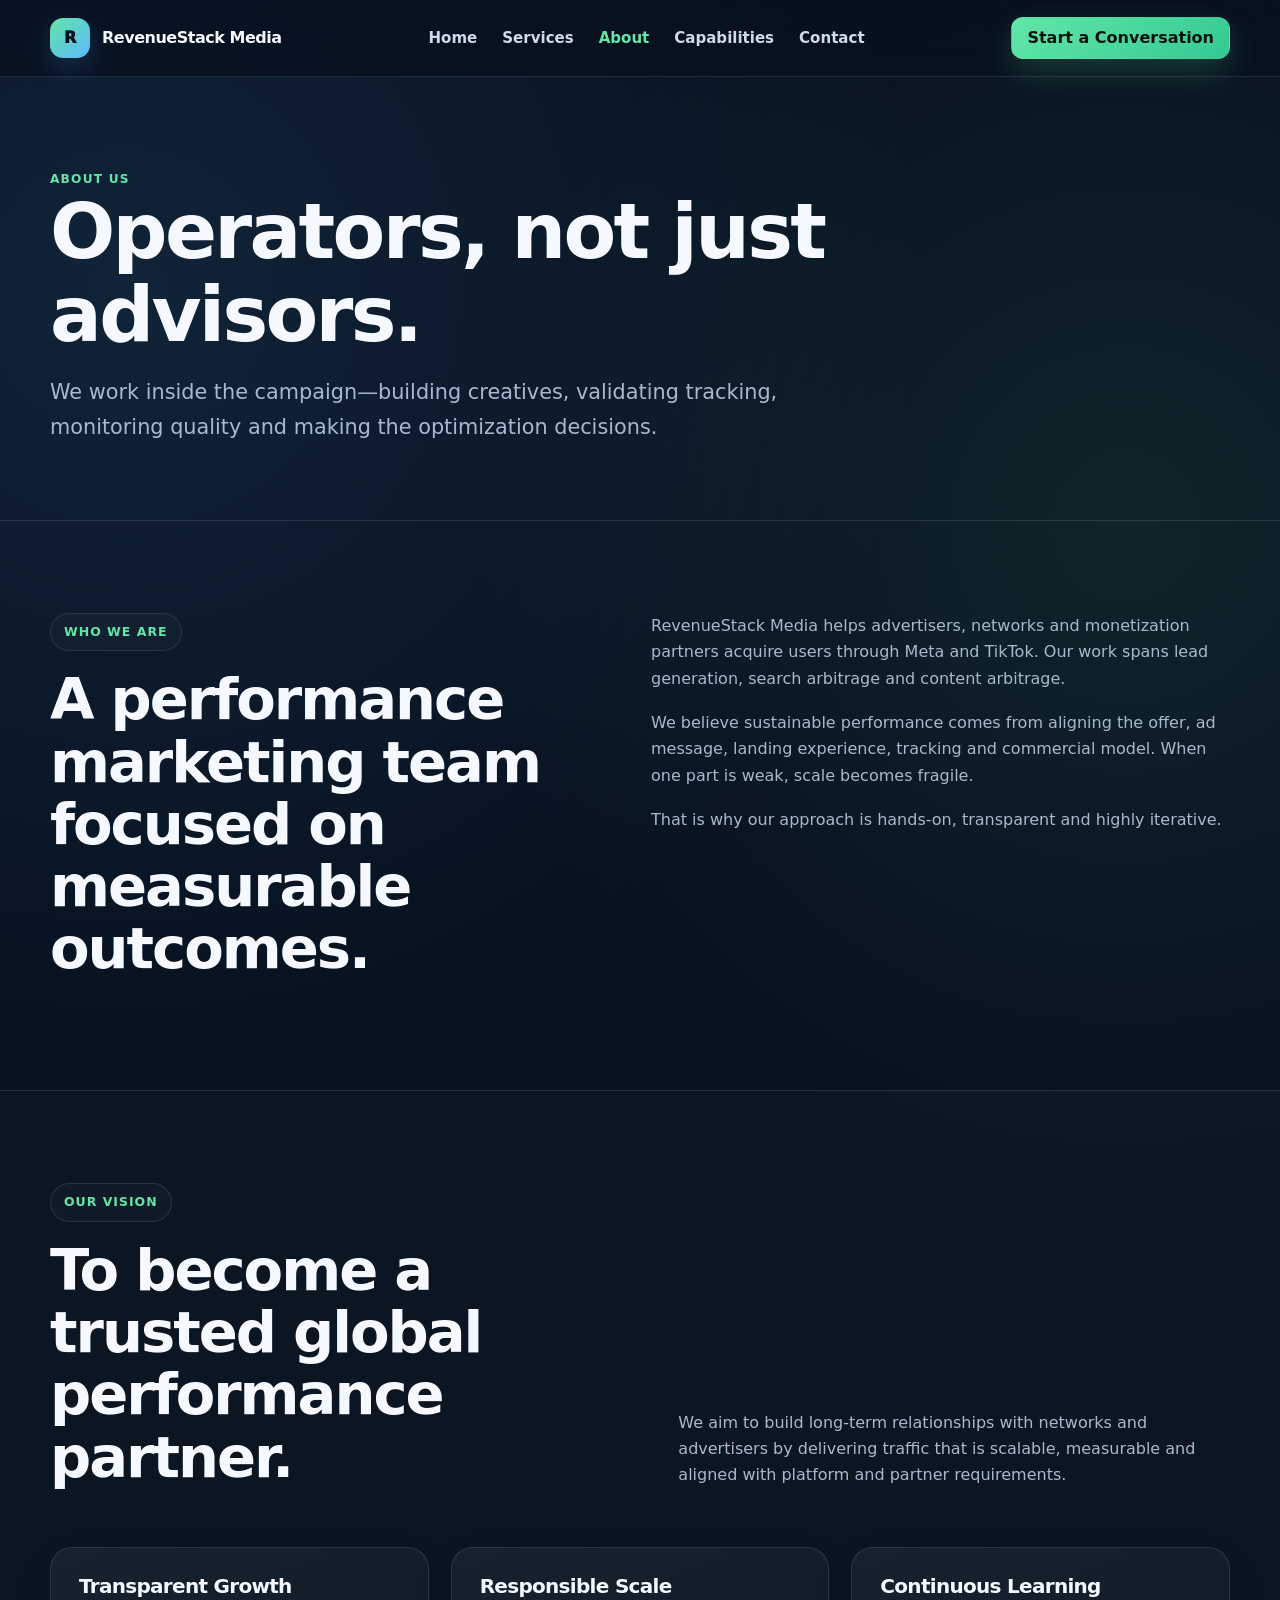
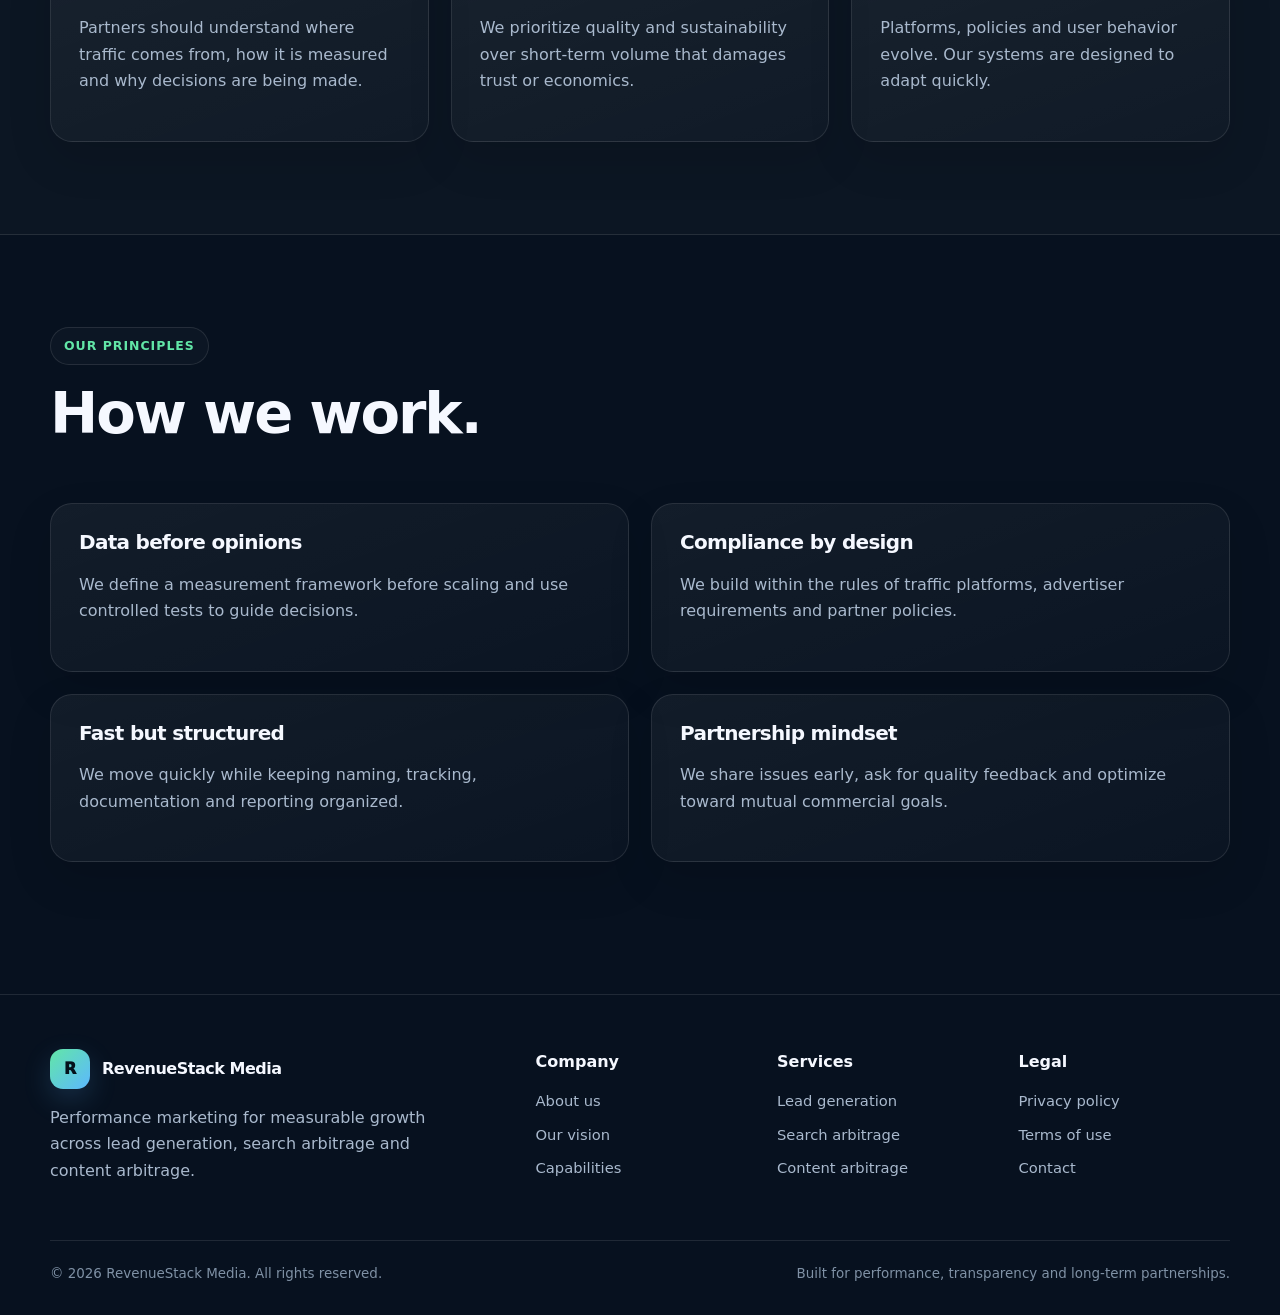
==== about.html @ 6d21b201 "Add files via upload Initial RevenueStack Media website" ====
<!doctype html>
<html lang="en">
<head>
  <meta charset="utf-8">
  <meta name="viewport" content="width=device-width,initial-scale=1">
  <title>About Us | RevenueStack Media</title>
  <meta name="description" content="Learn about our performance marketing approach, values and vision.">
  <link rel="icon" href="assets/favicon.svg" type="image/svg+xml">
  <link rel="stylesheet" href="assets/css/styles.css">
</head>
<body>

<header class="site-header">
  <div class="container nav">
    <a class="brand" href="index.html">
      <span class="brand-mark">R</span>
      <span>RevenueStack Media</span>
    </a>
    <button class="menu-btn" aria-label="Toggle menu">☰</button>
    <nav class="nav-links"><a class="" href="index.html">Home</a>
<a class="" href="services.html">Services</a>
<a class="active" href="about.html">About</a>
<a class="" href="case-studies.html">Capabilities</a>
<a class="" href="contact.html">Contact</a></nav>
    <a class="btn btn-primary btn-small nav-cta" href="contact.html">Start a Conversation</a>
  </div>
</header>


<main>
  <section class="page-hero"><div class="container"><span class="kicker">About us</span><h1>Operators, not just advisors.</h1><p class="lead">We work inside the campaign—building creatives, validating tracking, monitoring quality and making the optimization decisions.</p></div></section>

  <section class="section"><div class="container grid-2">
    <div><span class="eyebrow">Who we are</span><h2 style="margin-top:18px">A performance marketing team focused on measurable outcomes.</h2></div>
    <div><p>RevenueStack Media helps advertisers, networks and monetization partners acquire users through Meta and TikTok. Our work spans lead generation, search arbitrage and content arbitrage.</p><p>We believe sustainable performance comes from aligning the offer, ad message, landing experience, tracking and commercial model. When one part is weak, scale becomes fragile.</p><p>That is why our approach is hands-on, transparent and highly iterative.</p></div>
  </div></section>

  <section class="section" id="vision" style="background:rgba(255,255,255,.02);border-block:1px solid var(--line)"><div class="container">
    <div class="section-head"><div><span class="eyebrow">Our vision</span><h2 style="margin-top:18px">To become a trusted global performance partner.</h2></div><p>We aim to build long-term relationships with networks and advertisers by delivering traffic that is scalable, measurable and aligned with platform and partner requirements.</p></div>
    <div class="grid-3">
      <div class="card"><h3>Transparent Growth</h3><p>Partners should understand where traffic comes from, how it is measured and why decisions are being made.</p></div>
      <div class="card"><h3>Responsible Scale</h3><p>We prioritize quality and sustainability over short-term volume that damages trust or economics.</p></div>
      <div class="card"><h3>Continuous Learning</h3><p>Platforms, policies and user behavior evolve. Our systems are designed to adapt quickly.</p></div>
    </div>
  </div></section>

  <section class="section"><div class="container">
    <div class="section-head"><div><span class="eyebrow">Our principles</span><h2 style="margin-top:18px">How we work.</h2></div></div>
    <div class="grid-2">
      <div class="card"><h3>Data before opinions</h3><p>We define a measurement framework before scaling and use controlled tests to guide decisions.</p></div>
      <div class="card"><h3>Compliance by design</h3><p>We build within the rules of traffic platforms, advertiser requirements and partner policies.</p></div>
      <div class="card"><h3>Fast but structured</h3><p>We move quickly while keeping naming, tracking, documentation and reporting organized.</p></div>
      <div class="card"><h3>Partnership mindset</h3><p>We share issues early, ask for quality feedback and optimize toward mutual commercial goals.</p></div>
    </div>
  </div></section>
</main>


<footer>
  <div class="container">
    <div class="footer-grid">
      <div>
        <a class="brand" href="index.html"><span class="brand-mark">R</span><span>RevenueStack Media</span></a>
        <p style="margin-top:16px;max-width:420px">Performance marketing for measurable growth across lead generation, search arbitrage and content arbitrage.</p>
      </div>
      <div>
        <div class="footer-title">Company</div>
        <div class="footer-links">
          <a href="about.html">About us</a>
          <a href="about.html#vision">Our vision</a>
          <a href="case-studies.html">Capabilities</a>
        </div>
      </div>
      <div>
        <div class="footer-title">Services</div>
        <div class="footer-links">
          <a href="services.html#lead-gen">Lead generation</a>
          <a href="services.html#search-arb">Search arbitrage</a>
          <a href="services.html#content-arb">Content arbitrage</a>
        </div>
      </div>
      <div>
        <div class="footer-title">Legal</div>
        <div class="footer-links">
          <a href="privacy.html">Privacy policy</a>
          <a href="terms.html">Terms of use</a>
          <a href="contact.html">Contact</a>
        </div>
      </div>
    </div>
    <div class="footer-bottom">
      <span>© <span data-year></span> RevenueStack Media. All rights reserved.</span>
      <span>Built for performance, transparency and long-term partnerships.</span>
    </div>
  </div>
</footer>
<script src="assets/js/main.js"></script>

</body>
</html>
---- assets/css/styles.css ----
:root{
  --bg:#07111f;
  --bg-soft:#0c1a2e;
  --surface:#0f223a;
  --surface-2:#132b49;
  --text:#f5f8ff;
  --muted:#a9b9cd;
  --line:rgba(255,255,255,.10);
  --primary:#62e6a7;
  --primary-2:#5cb8ff;
  --accent:#c5ff73;
  --danger:#ff8b8b;
  --max:1180px;
  --radius:22px;
  --shadow:0 22px 70px rgba(0,0,0,.28);
}
*{box-sizing:border-box}
html{scroll-behavior:smooth}
body{
  margin:0;
  font-family:Inter,ui-sans-serif,system-ui,-apple-system,BlinkMacSystemFont,"Segoe UI",sans-serif;
  background:
    radial-gradient(circle at 10% 10%, rgba(92,184,255,.11), transparent 28%),
    radial-gradient(circle at 88% 18%, rgba(98,230,167,.09), transparent 25%),
    var(--bg);
  color:var(--text);
  line-height:1.65;
}
a{color:inherit;text-decoration:none}
img{max-width:100%;display:block}
button,input,textarea,select{font:inherit}
.container{width:min(var(--max),calc(100% - 40px));margin:auto}
.section{padding:92px 0}
.section-sm{padding:60px 0}
.eyebrow{
  display:inline-flex;align-items:center;gap:8px;
  padding:8px 13px;border:1px solid var(--line);border-radius:999px;
  color:var(--primary);font-size:.78rem;font-weight:800;
  letter-spacing:.08em;text-transform:uppercase;background:rgba(255,255,255,.025)
}
h1,h2,h3{line-height:1.08;margin:0 0 18px;letter-spacing:-.035em}
h1{font-size:clamp(2.65rem,7vw,5.8rem);max-width:980px}
h2{font-size:clamp(2rem,4.5vw,3.8rem)}
h3{font-size:1.25rem}
p{margin:0 0 18px;color:var(--muted)}
.lead{font-size:clamp(1.03rem,2vw,1.3rem);max-width:760px}
.gradient-text{
  background:linear-gradient(90deg,var(--primary),var(--primary-2),var(--accent));
  -webkit-background-clip:text;background-clip:text;color:transparent
}
.btn{
  display:inline-flex;align-items:center;justify-content:center;gap:10px;
  min-height:50px;padding:0 20px;border-radius:14px;border:1px solid transparent;
  font-weight:800;cursor:pointer;transition:.2s ease
}
.btn:hover{transform:translateY(-2px)}
.btn-primary{background:linear-gradient(135deg,var(--primary),#34c993);color:#04120d;box-shadow:0 12px 30px rgba(98,230,167,.2)}
.btn-secondary{border-color:var(--line);background:rgba(255,255,255,.04)}
.btn-small{min-height:42px;padding:0 15px;border-radius:12px}
.actions{display:flex;gap:12px;flex-wrap:wrap;margin-top:28px}

.site-header{
  position:sticky;top:0;z-index:50;
  background:rgba(7,17,31,.76);backdrop-filter:blur(18px);
  border-bottom:1px solid var(--line)
}
.nav{min-height:76px;display:flex;align-items:center;justify-content:space-between;gap:24px}
.brand{display:flex;align-items:center;gap:12px;font-weight:900;letter-spacing:-.03em}
.brand-mark{
  width:40px;height:40px;border-radius:13px;
  background:linear-gradient(135deg,var(--primary),var(--primary-2));
  display:grid;place-items:center;color:#04111b;font-weight:1000;
  box-shadow:0 10px 28px rgba(92,184,255,.18)
}
.nav-links{display:flex;align-items:center;gap:25px}
.nav-links a{color:#ccdae9;font-size:.94rem;font-weight:700}
.nav-links a:hover,.nav-links a.active{color:var(--primary)}
.menu-btn{display:none;border:1px solid var(--line);background:transparent;color:white;border-radius:10px;padding:8px 10px}

.hero{padding:112px 0 76px;position:relative;overflow:hidden}
.hero-grid{display:grid;grid-template-columns:1.22fr .78fr;gap:52px;align-items:center}
.hero h1 span{display:block}
.hero-card{
  border:1px solid var(--line);background:linear-gradient(145deg,rgba(255,255,255,.07),rgba(255,255,255,.025));
  border-radius:32px;padding:26px;box-shadow:var(--shadow);position:relative;overflow:hidden
}
.hero-card:before{
  content:"";position:absolute;width:180px;height:180px;border-radius:50%;
  background:rgba(98,230,167,.14);filter:blur(10px);right:-70px;top:-60px
}
.metric-row{display:grid;grid-template-columns:repeat(2,1fr);gap:12px;margin-top:22px}
.metric{
  padding:18px;border:1px solid var(--line);border-radius:18px;background:rgba(0,0,0,.14)
}
.metric strong{display:block;font-size:1.55rem}
.metric span{color:var(--muted);font-size:.85rem}
.flow{display:grid;gap:12px;margin-top:10px}
.flow-item{display:flex;gap:14px;align-items:center;padding:14px;border:1px solid var(--line);border-radius:16px}
.flow-icon{
  width:42px;height:42px;border-radius:13px;background:rgba(98,230,167,.12);
  color:var(--primary);display:grid;place-items:center;font-weight:900;flex:0 0 auto
}
.flow-item b{display:block}
.flow-item small{color:var(--muted)}

.logo-strip{border-block:1px solid var(--line);background:rgba(255,255,255,.02)}
.logo-grid{display:grid;grid-template-columns:repeat(4,1fr);gap:14px;padding:26px 0}
.logo-card{
  min-height:76px;border:1px solid var(--line);border-radius:16px;
  display:grid;place-items:center;color:#dce8f5;font-weight:900;letter-spacing:-.02em;
  background:rgba(255,255,255,.025)
}
.disclaimer{font-size:.76rem;color:#75879b;text-align:center;margin-top:12px}

.grid-3{display:grid;grid-template-columns:repeat(3,1fr);gap:22px}
.grid-2{display:grid;grid-template-columns:repeat(2,1fr);gap:22px}
.card{
  border:1px solid var(--line);border-radius:var(--radius);
  padding:28px;background:linear-gradient(160deg,rgba(255,255,255,.05),rgba(255,255,255,.018));
  box-shadow:0 18px 45px rgba(0,0,0,.12)
}
.card:hover{border-color:rgba(98,230,167,.38)}
.card-icon{
  width:50px;height:50px;border-radius:15px;background:rgba(92,184,255,.12);
  color:var(--primary-2);display:grid;place-items:center;font-size:1.3rem;margin-bottom:22px
}
.card ul{padding-left:18px;color:var(--muted)}
.card li{margin:8px 0}
.tag{
  display:inline-flex;padding:6px 10px;border-radius:999px;background:rgba(98,230,167,.1);
  color:var(--primary);font-size:.75rem;font-weight:800;margin-bottom:14px
}
.section-head{display:flex;justify-content:space-between;gap:30px;align-items:end;margin-bottom:40px}
.section-head p{max-width:600px}

.process{counter-reset:step;display:grid;grid-template-columns:repeat(4,1fr);gap:18px}
.process .card{position:relative}
.process .card:before{
  counter-increment:step;content:"0" counter(step);
  font-size:.8rem;color:var(--primary);font-weight:900;letter-spacing:.12em
}
.quote{
  font-size:clamp(1.45rem,3vw,2.5rem);line-height:1.35;color:#eef6ff;
  max-width:900px;margin-bottom:28px
}
.cta-panel{
  border:1px solid var(--line);border-radius:30px;padding:44px;
  background:
    radial-gradient(circle at 90% 0,rgba(92,184,255,.18),transparent 30%),
    radial-gradient(circle at 0 100%,rgba(98,230,167,.14),transparent 30%),
    var(--surface);
  display:flex;align-items:center;justify-content:space-between;gap:30px
}
.cta-panel p{max-width:650px}

.page-hero{padding:88px 0 58px;border-bottom:1px solid var(--line)}
.page-hero h1{font-size:clamp(2.5rem,6vw,5rem)}
.kicker{color:var(--primary);font-weight:900;text-transform:uppercase;letter-spacing:.1em;font-size:.76rem}

.contact-grid{display:grid;grid-template-columns:.8fr 1.2fr;gap:26px}
.contact-list{display:grid;gap:14px}
.contact-item{padding:18px;border:1px solid var(--line);border-radius:16px;background:rgba(255,255,255,.025)}
form{display:grid;gap:15px}
label{font-size:.85rem;font-weight:800;color:#d8e4ef}
input,textarea,select{
  width:100%;border:1px solid var(--line);background:#09182a;color:white;
  border-radius:13px;padding:14px 15px;outline:none
}
input:focus,textarea:focus,select:focus{border-color:var(--primary)}
textarea{min-height:150px;resize:vertical}
.form-note{font-size:.78rem;color:#8092a6}
.success{display:none;color:var(--primary);font-weight:800}

.legal{max-width:860px}
.legal h2{font-size:1.55rem;margin-top:36px}
.legal h3{font-size:1.1rem;margin-top:24px}
.legal p,.legal li{color:#b6c5d5}
.legal li{margin:8px 0}

footer{border-top:1px solid var(--line);padding:54px 0 30px;margin-top:40px}
.footer-grid{display:grid;grid-template-columns:1.4fr repeat(3,.65fr);gap:30px}
.footer-title{font-weight:900;margin-bottom:14px}
.footer-links{display:grid;gap:9px}
.footer-links a{color:var(--muted);font-size:.92rem}
.footer-links a:hover{color:var(--primary)}
.footer-bottom{border-top:1px solid var(--line);margin-top:38px;padding-top:22px;color:#7f91a5;font-size:.84rem;display:flex;justify-content:space-between;gap:20px;flex-wrap:wrap}

.stats{display:grid;grid-template-columns:repeat(4,1fr);gap:18px}
.stat{text-align:center;padding:24px;border:1px solid var(--line);border-radius:18px}
.stat strong{font-size:2rem;display:block}
.stat span{color:var(--muted);font-size:.87rem}
.notice{padding:18px;border-left:3px solid var(--primary);background:rgba(98,230,167,.06);border-radius:0 14px 14px 0;color:#c9d8e8}

@media (max-width:900px){
  .hero-grid,.contact-grid,.grid-3,.process,.footer-grid{grid-template-columns:1fr 1fr}
  .hero-grid{grid-template-columns:1fr}
  .nav-links{
    position:fixed;inset:76px 20px auto 20px;display:none;flex-direction:column;align-items:stretch;
    background:#0a1829;border:1px solid var(--line);border-radius:18px;padding:18px;box-shadow:var(--shadow)
  }
  .nav-links.open{display:flex}
  .menu-btn{display:block}
  .nav-cta{display:none}
  .logo-grid,.stats{grid-template-columns:repeat(2,1fr)}
  .section-head,.cta-panel{align-items:flex-start;flex-direction:column}
}
@media (max-width:620px){
  .container{width:min(100% - 28px,var(--max))}
  .section{padding:70px 0}
  .hero{padding:76px 0 56px}
  .grid-2,.grid-3,.process,.footer-grid{grid-template-columns:1fr}
  .metric-row,.logo-grid,.stats{grid-template-columns:1fr 1fr}
  .cta-panel{padding:28px}
  h1{font-size:2.65rem}
}
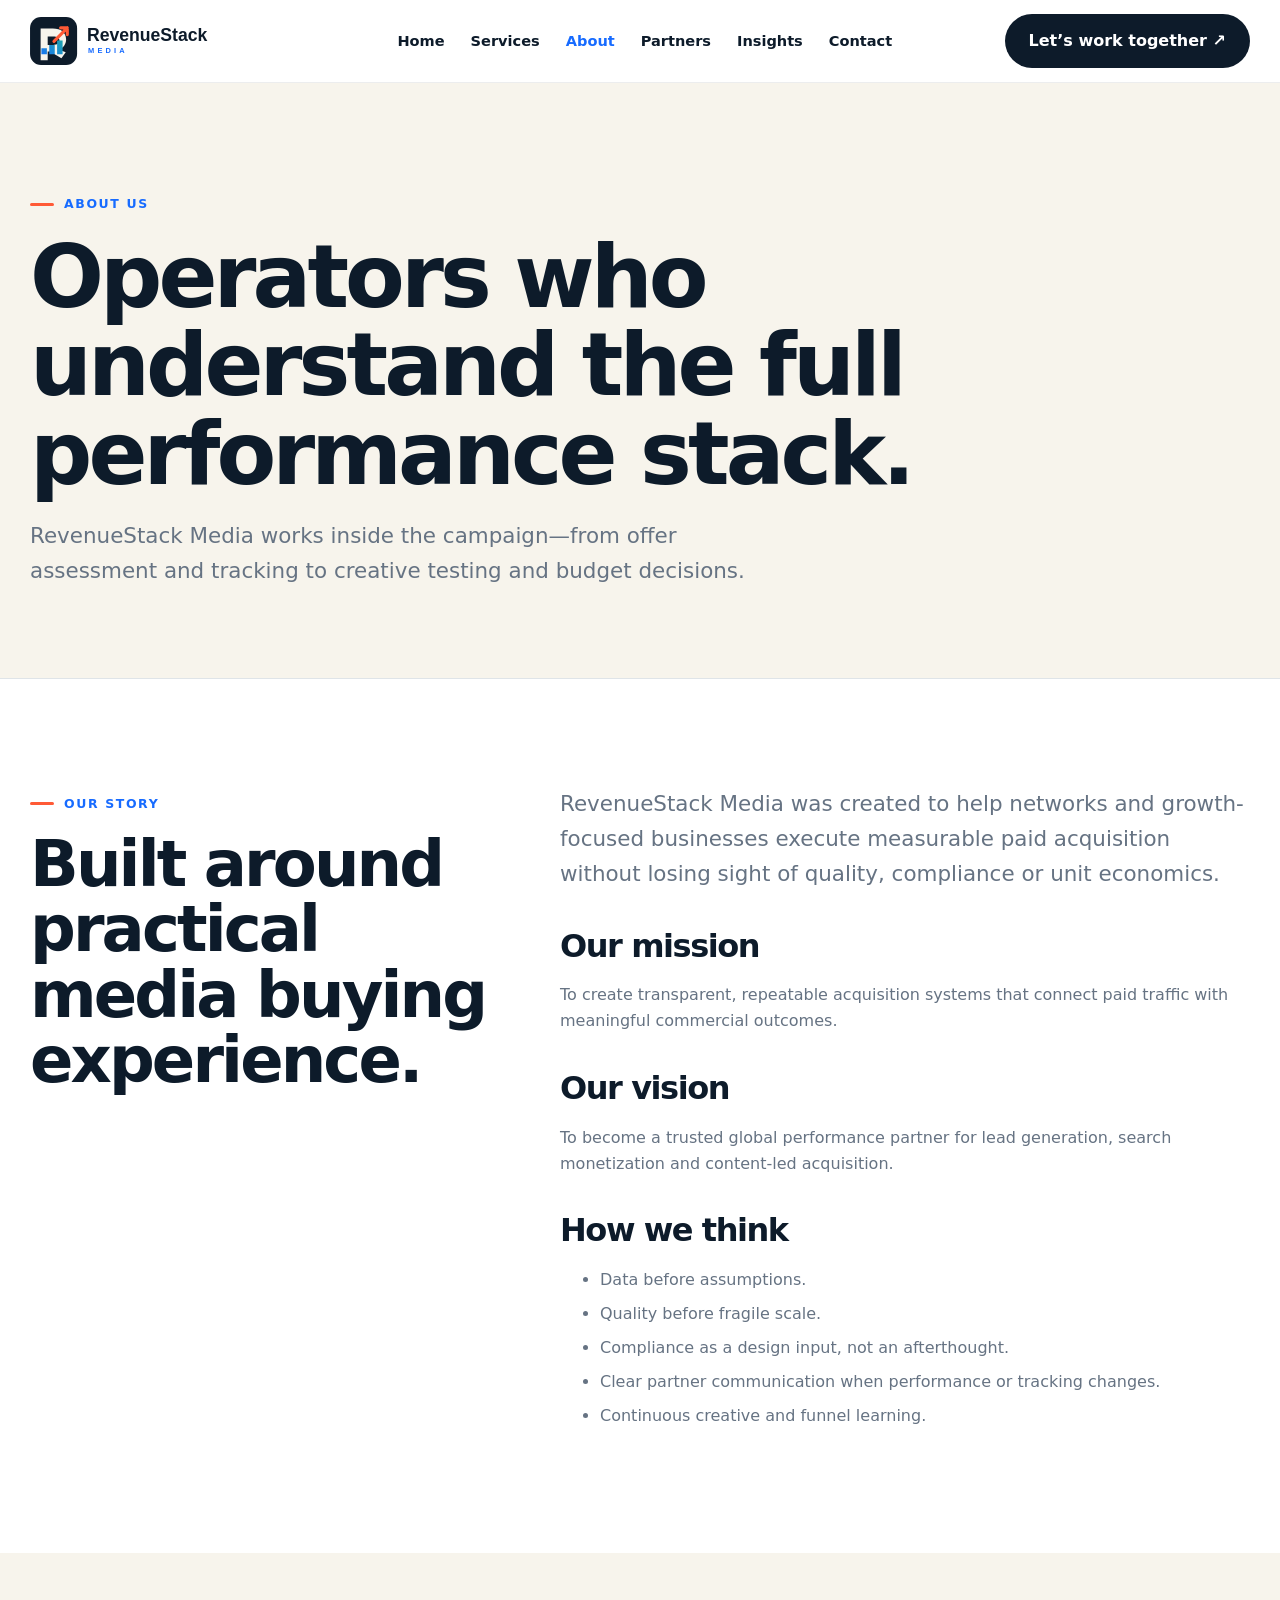
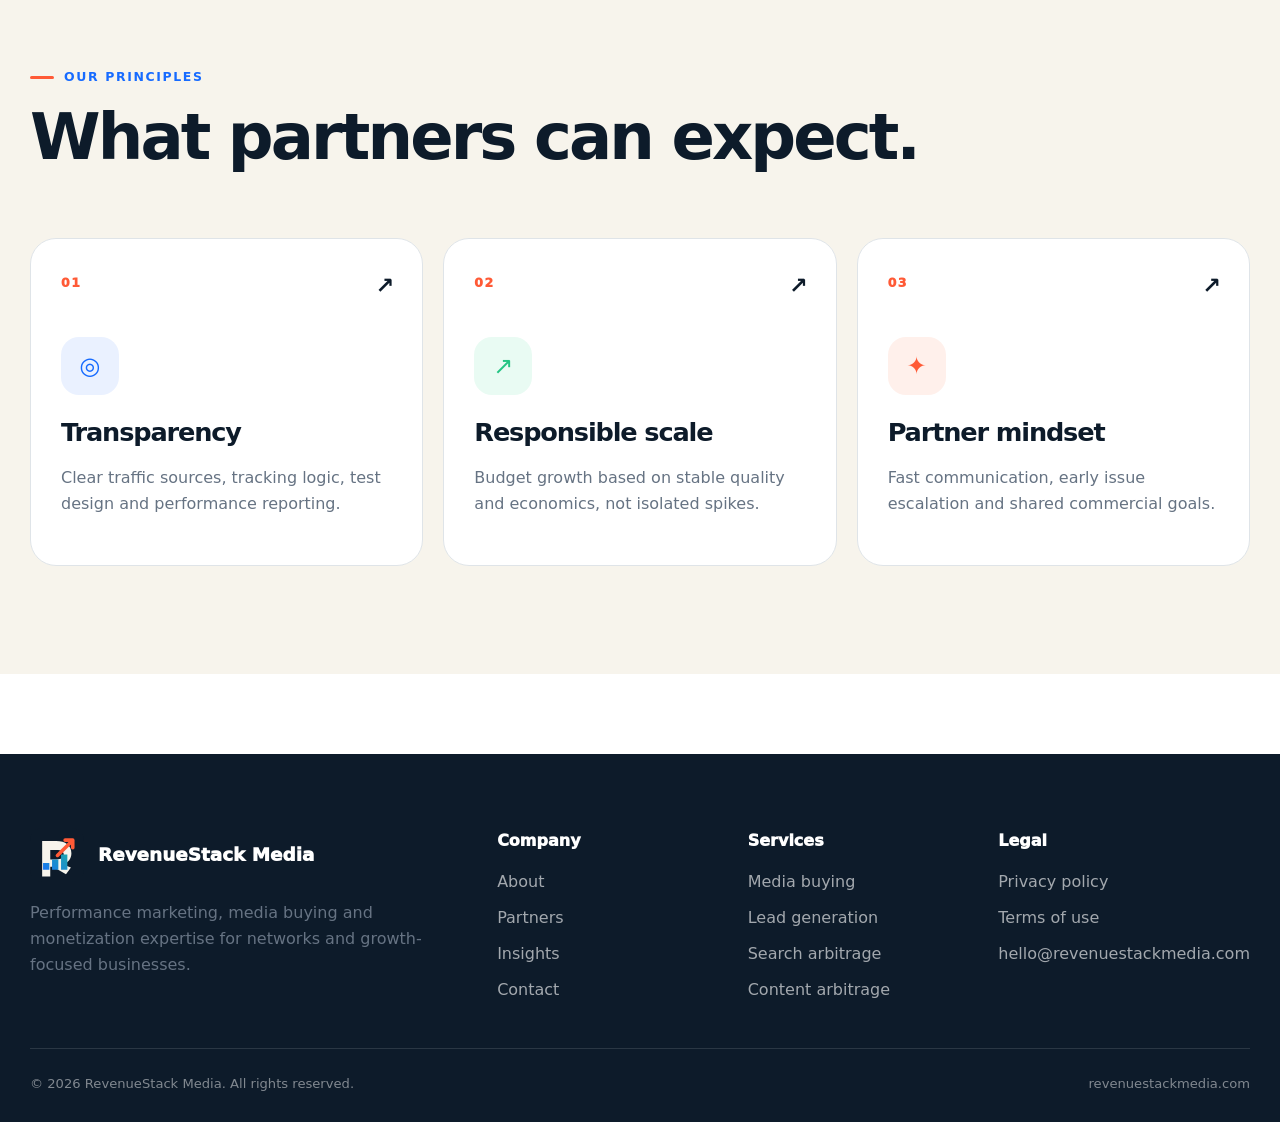
==== commit 0232e0c3: "Add files via upload Redesign RevenueStack Media website and branding" ====
--- a/about.html
+++ b/about.html
@@ -1,58 +1,35 @@
 <!doctype html>
 <html lang="en">
 <head>
-  <meta charset="utf-8">
-  <meta name="viewport" content="width=device-width,initial-scale=1">
-  <title>About Us | RevenueStack Media</title>
-  <meta name="description" content="Learn about our performance marketing approach, values and vision.">
-  <link rel="icon" href="assets/favicon.svg" type="image/svg+xml">
-  <link rel="stylesheet" href="assets/css/styles.css">
+<meta charset="utf-8">
+<meta name="viewport" content="width=device-width,initial-scale=1">
+<title>About | RevenueStack Media</title>
+<meta name="description" content="Learn about RevenueStack Media, our mission, vision and performance marketing approach.">
+<meta property="og:title" content="About | RevenueStack Media">
+<meta property="og:description" content="Learn about RevenueStack Media, our mission, vision and performance marketing approach.">
+<meta property="og:type" content="website">
+<meta property="og:url" content="https://revenuestackmedia.com/">
+<link rel="icon" href="assets/favicon.svg" type="image/svg+xml">
+<link rel="stylesheet" href="assets/css/styles.css">
 </head>
 <body>
 
 <header class="site-header">
   <div class="container nav">
-    <a class="brand" href="index.html">
-      <span class="brand-mark">R</span>
-      <span>RevenueStack Media</span>
+    <a class="brand" href="index.html" aria-label="RevenueStack Media home">
+      <img src="assets/img/logo-horizontal.svg" alt="RevenueStack Media">
     </a>
-    <button class="menu-btn" aria-label="Toggle menu">☰</button>
-    <nav class="nav-links"><a class="" href="index.html">Home</a>
-<a class="" href="services.html">Services</a>
-<a class="active" href="about.html">About</a>
-<a class="" href="case-studies.html">Capabilities</a>
-<a class="" href="contact.html">Contact</a></nav>
-    <a class="btn btn-primary btn-small nav-cta" href="contact.html">Start a Conversation</a>
+    <button class="menu-btn" aria-label="Toggle navigation">☰</button>
+    <nav class="nav-links"><a class="" href="index.html">Home</a><a class="" href="services.html">Services</a><a class="active" href="about.html">About</a><a class="" href="partners.html">Partners</a><a class="" href="insights.html">Insights</a><a class="" href="contact.html">Contact</a></nav>
+    <a class="btn btn-dark nav-cta" href="contact.html">Let’s work together ↗</a>
   </div>
 </header>
 
 
 <main>
-  <section class="page-hero"><div class="container"><span class="kicker">About us</span><h1>Operators, not just advisors.</h1><p class="lead">We work inside the campaign—building creatives, validating tracking, monitoring quality and making the optimization decisions.</p></div></section>
-
-  <section class="section"><div class="container grid-2">
-    <div><span class="eyebrow">Who we are</span><h2 style="margin-top:18px">A performance marketing team focused on measurable outcomes.</h2></div>
-    <div><p>RevenueStack Media helps advertisers, networks and monetization partners acquire users through Meta and TikTok. Our work spans lead generation, search arbitrage and content arbitrage.</p><p>We believe sustainable performance comes from aligning the offer, ad message, landing experience, tracking and commercial model. When one part is weak, scale becomes fragile.</p><p>That is why our approach is hands-on, transparent and highly iterative.</p></div>
-  </div></section>
-
-  <section class="section" id="vision" style="background:rgba(255,255,255,.02);border-block:1px solid var(--line)"><div class="container">
-    <div class="section-head"><div><span class="eyebrow">Our vision</span><h2 style="margin-top:18px">To become a trusted global performance partner.</h2></div><p>We aim to build long-term relationships with networks and advertisers by delivering traffic that is scalable, measurable and aligned with platform and partner requirements.</p></div>
-    <div class="grid-3">
-      <div class="card"><h3>Transparent Growth</h3><p>Partners should understand where traffic comes from, how it is measured and why decisions are being made.</p></div>
-      <div class="card"><h3>Responsible Scale</h3><p>We prioritize quality and sustainability over short-term volume that damages trust or economics.</p></div>
-      <div class="card"><h3>Continuous Learning</h3><p>Platforms, policies and user behavior evolve. Our systems are designed to adapt quickly.</p></div>
-    </div>
-  </div></section>
-
-  <section class="section"><div class="container">
-    <div class="section-head"><div><span class="eyebrow">Our principles</span><h2 style="margin-top:18px">How we work.</h2></div></div>
-    <div class="grid-2">
-      <div class="card"><h3>Data before opinions</h3><p>We define a measurement framework before scaling and use controlled tests to guide decisions.</p></div>
-      <div class="card"><h3>Compliance by design</h3><p>We build within the rules of traffic platforms, advertiser requirements and partner policies.</p></div>
-      <div class="card"><h3>Fast but structured</h3><p>We move quickly while keeping naming, tracking, documentation and reporting organized.</p></div>
-      <div class="card"><h3>Partnership mindset</h3><p>We share issues early, ask for quality feedback and optimize toward mutual commercial goals.</p></div>
-    </div>
-  </div></section>
+<section class="page-hero"><div class="container"><span class="kicker">About us</span><h1>Operators who understand the full performance stack.</h1><p class="lead">RevenueStack Media works inside the campaign—from offer assessment and tracking to creative testing and budget decisions.</p></div></section>
+<section class="section"><div class="container content-grid"><div class="sticky-title"><span class="kicker">Our story</span><h2>Built around practical media buying experience.</h2></div><div class="long-copy"><p class="lead">RevenueStack Media was created to help networks and growth-focused businesses execute measurable paid acquisition without losing sight of quality, compliance or unit economics.</p><h2>Our mission</h2><p>To create transparent, repeatable acquisition systems that connect paid traffic with meaningful commercial outcomes.</p><h2>Our vision</h2><p>To become a trusted global performance partner for lead generation, search monetization and content-led acquisition.</p><h2>How we think</h2><ul><li>Data before assumptions.</li><li>Quality before fragile scale.</li><li>Compliance as a design input, not an afterthought.</li><li>Clear partner communication when performance or tracking changes.</li><li>Continuous creative and funnel learning.</li></ul></div></div></section>
+<section class="section bg-paper"><div class="container"><div class="section-head"><div><span class="kicker">Our principles</span><h2>What partners can expect.</h2></div></div><div class="service-grid"><div class="service-card"><span class="num">01</span><div class="service-icon">◎</div><h3>Transparency</h3><p>Clear traffic sources, tracking logic, test design and performance reporting.</p></div><div class="service-card"><span class="num">02</span><div class="service-icon">↗</div><h3>Responsible scale</h3><p>Budget growth based on stable quality and economics, not isolated spikes.</p></div><div class="service-card"><span class="num">03</span><div class="service-icon">✦</div><h3>Partner mindset</h3><p>Fast communication, early issue escalation and shared commercial goals.</p></div></div></div></section>
 </main>
 
 
@@ -60,20 +37,22 @@
   <div class="container">
     <div class="footer-grid">
       <div>
-        <a class="brand" href="index.html"><span class="brand-mark">R</span><span>RevenueStack Media</span></a>
-        <p style="margin-top:16px;max-width:420px">Performance marketing for measurable growth across lead generation, search arbitrage and content arbitrage.</p>
+        <a class="footer-brand" href="index.html"><img src="assets/img/logo-mark.svg" alt=""><span>RevenueStack Media</span></a>
+        <p style="margin-top:18px;max-width:430px">Performance marketing, media buying and monetization expertise for networks and growth-focused businesses.</p>
       </div>
       <div>
         <div class="footer-title">Company</div>
         <div class="footer-links">
-          <a href="about.html">About us</a>
-          <a href="about.html#vision">Our vision</a>
-          <a href="case-studies.html">Capabilities</a>
+          <a href="about.html">About</a>
+          <a href="partners.html">Partners</a>
+          <a href="insights.html">Insights</a>
+          <a href="contact.html">Contact</a>
         </div>
       </div>
       <div>
         <div class="footer-title">Services</div>
         <div class="footer-links">
+          <a href="services.html#media-buying">Media buying</a>
           <a href="services.html#lead-gen">Lead generation</a>
           <a href="services.html#search-arb">Search arbitrage</a>
           <a href="services.html#content-arb">Content arbitrage</a>
@@ -84,13 +63,13 @@
         <div class="footer-links">
           <a href="privacy.html">Privacy policy</a>
           <a href="terms.html">Terms of use</a>
-          <a href="contact.html">Contact</a>
+          <a href="mailto:hello@revenuestackmedia.com">hello@revenuestackmedia.com</a>
         </div>
       </div>
     </div>
     <div class="footer-bottom">
       <span>© <span data-year></span> RevenueStack Media. All rights reserved.</span>
-      <span>Built for performance, transparency and long-term partnerships.</span>
+      <span>revenuestackmedia.com</span>
     </div>
   </div>
 </footer>
--- a/assets/css/styles.css
+++ b/assets/css/styles.css
@@ -1,216 +1,298 @@
 
 :root{
-  --bg:#07111f;
-  --bg-soft:#0c1a2e;
-  --surface:#0f223a;
-  --surface-2:#132b49;
-  --text:#f5f8ff;
-  --muted:#a9b9cd;
-  --line:rgba(255,255,255,.10);
-  --primary:#62e6a7;
-  --primary-2:#5cb8ff;
-  --accent:#c5ff73;
-  --danger:#ff8b8b;
-  --max:1180px;
-  --radius:22px;
-  --shadow:0 22px 70px rgba(0,0,0,.28);
+  --ink:#0d1b2a;
+  --ink-2:#14283e;
+  --paper:#f7f4ec;
+  --white:#ffffff;
+  --muted:#667383;
+  --line:#dfe4e8;
+  --blue:#176bff;
+  --green:#23c483;
+  --orange:#ff5a36;
+  --yellow:#ffd84d;
+  --soft-blue:#eaf1ff;
+  --soft-green:#e9fbf3;
+  --soft-orange:#fff0eb;
+  --max:1220px;
+  --radius:26px;
+  --shadow:0 22px 70px rgba(13,27,42,.10);
 }
 *{box-sizing:border-box}
 html{scroll-behavior:smooth}
 body{
   margin:0;
   font-family:Inter,ui-sans-serif,system-ui,-apple-system,BlinkMacSystemFont,"Segoe UI",sans-serif;
-  background:
-    radial-gradient(circle at 10% 10%, rgba(92,184,255,.11), transparent 28%),
-    radial-gradient(circle at 88% 18%, rgba(98,230,167,.09), transparent 25%),
-    var(--bg);
-  color:var(--text);
-  line-height:1.65;
+  color:var(--ink);
+  background:var(--white);
+  line-height:1.62;
 }
 a{color:inherit;text-decoration:none}
-img{max-width:100%;display:block}
+img,svg{max-width:100%;display:block}
 button,input,textarea,select{font:inherit}
-.container{width:min(var(--max),calc(100% - 40px));margin:auto}
-.section{padding:92px 0}
-.section-sm{padding:60px 0}
-.eyebrow{
-  display:inline-flex;align-items:center;gap:8px;
-  padding:8px 13px;border:1px solid var(--line);border-radius:999px;
-  color:var(--primary);font-size:.78rem;font-weight:800;
-  letter-spacing:.08em;text-transform:uppercase;background:rgba(255,255,255,.025)
-}
-h1,h2,h3{line-height:1.08;margin:0 0 18px;letter-spacing:-.035em}
-h1{font-size:clamp(2.65rem,7vw,5.8rem);max-width:980px}
-h2{font-size:clamp(2rem,4.5vw,3.8rem)}
-h3{font-size:1.25rem}
+.container{width:min(var(--max),calc(100% - 42px));margin:auto}
+.section{padding:108px 0}
+.section-sm{padding:70px 0}
+.bg-paper{background:var(--paper)}
+.bg-ink{background:var(--ink);color:var(--white)}
+.bg-blue{background:var(--blue);color:var(--white)}
+.kicker{
+  display:inline-flex;align-items:center;gap:10px;
+  font-size:.78rem;font-weight:900;letter-spacing:.13em;text-transform:uppercase;
+  color:var(--blue);margin-bottom:18px
+}
+.kicker:before{content:"";width:24px;height:3px;background:var(--orange);border-radius:99px}
+h1,h2,h3{line-height:1.02;letter-spacing:-.045em;margin:0 0 20px}
+h1{font-size:clamp(3.2rem,7.2vw,7.2rem);max-width:1060px}
+h2{font-size:clamp(2.3rem,5vw,4.7rem)}
+h3{font-size:clamp(1.25rem,2vw,1.65rem)}
 p{margin:0 0 18px;color:var(--muted)}
-.lead{font-size:clamp(1.03rem,2vw,1.3rem);max-width:760px}
-.gradient-text{
-  background:linear-gradient(90deg,var(--primary),var(--primary-2),var(--accent));
-  -webkit-background-clip:text;background-clip:text;color:transparent
+.lead{font-size:clamp(1.08rem,1.9vw,1.34rem);max-width:780px}
+.bg-ink p,.bg-blue p{color:rgba(255,255,255,.72)}
+.display-outline{
+  color:transparent;-webkit-text-stroke:1.5px var(--ink);text-stroke:1.5px var(--ink)
+}
+.highlight{position:relative;display:inline-block;z-index:1}
+.highlight:after{
+  content:"";position:absolute;left:-2%;right:-2%;bottom:7%;height:20%;
+  background:var(--yellow);z-index:-1;transform:rotate(-1deg)
 }
 .btn{
   display:inline-flex;align-items:center;justify-content:center;gap:10px;
-  min-height:50px;padding:0 20px;border-radius:14px;border:1px solid transparent;
-  font-weight:800;cursor:pointer;transition:.2s ease
-}
-.btn:hover{transform:translateY(-2px)}
-.btn-primary{background:linear-gradient(135deg,var(--primary),#34c993);color:#04120d;box-shadow:0 12px 30px rgba(98,230,167,.2)}
-.btn-secondary{border-color:var(--line);background:rgba(255,255,255,.04)}
-.btn-small{min-height:42px;padding:0 15px;border-radius:12px}
-.actions{display:flex;gap:12px;flex-wrap:wrap;margin-top:28px}
+  min-height:54px;padding:0 22px;border-radius:999px;border:2px solid transparent;
+  font-weight:900;transition:.2s ease;cursor:pointer
+}
+.btn:hover{transform:translateY(-3px)}
+.btn-dark{background:var(--ink);color:white}
+.btn-blue{background:var(--blue);color:white}
+.btn-light{background:white;color:var(--ink)}
+.btn-outline{border-color:var(--ink)}
+.actions{display:flex;gap:12px;flex-wrap:wrap;margin-top:30px}
 
 .site-header{
-  position:sticky;top:0;z-index:50;
-  background:rgba(7,17,31,.76);backdrop-filter:blur(18px);
-  border-bottom:1px solid var(--line)
-}
-.nav{min-height:76px;display:flex;align-items:center;justify-content:space-between;gap:24px}
-.brand{display:flex;align-items:center;gap:12px;font-weight:900;letter-spacing:-.03em}
-.brand-mark{
-  width:40px;height:40px;border-radius:13px;
-  background:linear-gradient(135deg,var(--primary),var(--primary-2));
-  display:grid;place-items:center;color:#04111b;font-weight:1000;
-  box-shadow:0 10px 28px rgba(92,184,255,.18)
-}
-.nav-links{display:flex;align-items:center;gap:25px}
-.nav-links a{color:#ccdae9;font-size:.94rem;font-weight:700}
-.nav-links a:hover,.nav-links a.active{color:var(--primary)}
-.menu-btn{display:none;border:1px solid var(--line);background:transparent;color:white;border-radius:10px;padding:8px 10px}
-
-.hero{padding:112px 0 76px;position:relative;overflow:hidden}
-.hero-grid{display:grid;grid-template-columns:1.22fr .78fr;gap:52px;align-items:center}
-.hero h1 span{display:block}
-.hero-card{
-  border:1px solid var(--line);background:linear-gradient(145deg,rgba(255,255,255,.07),rgba(255,255,255,.025));
-  border-radius:32px;padding:26px;box-shadow:var(--shadow);position:relative;overflow:hidden
-}
-.hero-card:before{
-  content:"";position:absolute;width:180px;height:180px;border-radius:50%;
-  background:rgba(98,230,167,.14);filter:blur(10px);right:-70px;top:-60px
-}
-.metric-row{display:grid;grid-template-columns:repeat(2,1fr);gap:12px;margin-top:22px}
-.metric{
-  padding:18px;border:1px solid var(--line);border-radius:18px;background:rgba(0,0,0,.14)
-}
-.metric strong{display:block;font-size:1.55rem}
-.metric span{color:var(--muted);font-size:.85rem}
-.flow{display:grid;gap:12px;margin-top:10px}
-.flow-item{display:flex;gap:14px;align-items:center;padding:14px;border:1px solid var(--line);border-radius:16px}
-.flow-icon{
-  width:42px;height:42px;border-radius:13px;background:rgba(98,230,167,.12);
-  color:var(--primary);display:grid;place-items:center;font-weight:900;flex:0 0 auto
-}
-.flow-item b{display:block}
-.flow-item small{color:var(--muted)}
-
-.logo-strip{border-block:1px solid var(--line);background:rgba(255,255,255,.02)}
-.logo-grid{display:grid;grid-template-columns:repeat(4,1fr);gap:14px;padding:26px 0}
-.logo-card{
-  min-height:76px;border:1px solid var(--line);border-radius:16px;
-  display:grid;place-items:center;color:#dce8f5;font-weight:900;letter-spacing:-.02em;
-  background:rgba(255,255,255,.025)
-}
-.disclaimer{font-size:.76rem;color:#75879b;text-align:center;margin-top:12px}
-
-.grid-3{display:grid;grid-template-columns:repeat(3,1fr);gap:22px}
-.grid-2{display:grid;grid-template-columns:repeat(2,1fr);gap:22px}
-.card{
-  border:1px solid var(--line);border-radius:var(--radius);
-  padding:28px;background:linear-gradient(160deg,rgba(255,255,255,.05),rgba(255,255,255,.018));
-  box-shadow:0 18px 45px rgba(0,0,0,.12)
-}
-.card:hover{border-color:rgba(98,230,167,.38)}
-.card-icon{
-  width:50px;height:50px;border-radius:15px;background:rgba(92,184,255,.12);
-  color:var(--primary-2);display:grid;place-items:center;font-size:1.3rem;margin-bottom:22px
-}
-.card ul{padding-left:18px;color:var(--muted)}
-.card li{margin:8px 0}
-.tag{
-  display:inline-flex;padding:6px 10px;border-radius:999px;background:rgba(98,230,167,.1);
-  color:var(--primary);font-size:.75rem;font-weight:800;margin-bottom:14px
-}
-.section-head{display:flex;justify-content:space-between;gap:30px;align-items:end;margin-bottom:40px}
+  position:sticky;top:0;z-index:50;background:rgba(255,255,255,.92);
+  backdrop-filter:blur(16px);border-bottom:1px solid rgba(13,27,42,.08)
+}
+.nav{height:82px;display:flex;align-items:center;justify-content:space-between;gap:24px}
+.brand img{width:255px;max-height:52px}
+.nav-links{display:flex;align-items:center;gap:26px}
+.nav-links a{font-size:.91rem;font-weight:800}
+.nav-links a:hover,.nav-links a.active{color:var(--blue)}
+.menu-btn{display:none;border:1px solid var(--line);background:white;border-radius:12px;padding:9px 12px}
+.nav-cta{white-space:nowrap}
+
+.hero{position:relative;overflow:hidden;padding:86px 0 92px;background:var(--paper)}
+.hero:before{
+  content:"";position:absolute;width:560px;height:560px;border-radius:50%;
+  background:radial-gradient(circle,var(--soft-blue),rgba(234,241,255,0) 66%);
+  right:-130px;top:-170px
+}
+.hero-grid{display:grid;grid-template-columns:1.1fr .9fr;gap:52px;align-items:center;position:relative}
+.hero h1{font-size:clamp(3.3rem,6.5vw,6.4rem)}
+.hero-art{
+  min-height:560px;position:relative;border-radius:38px;background:var(--ink);
+  overflow:hidden;box-shadow:var(--shadow);padding:36px;color:white
+}
+.hero-art:after{
+  content:"";position:absolute;inset:auto -70px -100px auto;width:330px;height:330px;
+  border-radius:50%;background:var(--blue);opacity:.9
+}
+.dash-top{display:flex;justify-content:space-between;align-items:center;position:relative;z-index:2}
+.live-dot{display:inline-flex;align-items:center;gap:7px;font-size:.78rem;font-weight:800}
+.live-dot:before{content:"";width:9px;height:9px;background:var(--green);border-radius:50%;box-shadow:0 0 0 6px rgba(35,196,131,.15)}
+.metric-big{font-size:5.6rem;font-weight:900;letter-spacing:-.06em;line-height:1;margin:76px 0 8px;position:relative;z-index:2}
+.metric-label{color:rgba(255,255,255,.62);position:relative;z-index:2}
+.chart{
+  position:absolute;left:34px;right:34px;bottom:52px;height:165px;z-index:2;
+  display:flex;align-items:end;gap:13px
+}
+.bar{flex:1;background:linear-gradient(180deg,var(--orange),#ff8f75);border-radius:12px 12px 3px 3px;min-height:20px}
+.bar:nth-child(2n){background:linear-gradient(180deg,var(--green),#86e3bc)}
+.bar:nth-child(3n){background:linear-gradient(180deg,var(--blue),#8cb2ff)}
+.floating-card{
+  position:absolute;background:white;color:var(--ink);border-radius:18px;padding:17px 19px;
+  box-shadow:var(--shadow);z-index:4
+}
+.fc-1{right:-14px;top:104px}
+.fc-2{left:-24px;bottom:92px}
+.floating-card strong{display:block;font-size:1.3rem}
+.floating-card span{font-size:.78rem;color:var(--muted)}
+
+.trust{border-block:1px solid var(--line);background:white}
+.trust-grid{display:grid;grid-template-columns:1.2fr repeat(4,1fr);align-items:stretch}
+.trust-title,.partner-pill{min-height:100px;padding:22px;border-right:1px solid var(--line);display:flex;align-items:center}
+.partner-pill{justify-content:center;font-weight:900;color:#4d5a69}
+.partner-pill:last-child{border-right:0}
+.trust-title{font-size:.9rem;font-weight:900;text-transform:uppercase;letter-spacing:.11em;color:var(--blue)}
+
+.split{display:grid;grid-template-columns:1fr 1fr;gap:68px;align-items:center}
+.impact-panel{position:relative;min-height:520px;border-radius:34px;background:var(--soft-orange);overflow:hidden;padding:34px}
+.impact-orbit{
+  position:absolute;border:2px solid rgba(13,27,42,.12);border-radius:50%;
+  width:410px;height:410px;left:50%;top:50%;transform:translate(-50%,-50%)
+}
+.impact-orbit:before,.impact-orbit:after{content:"";position:absolute;border:2px solid rgba(13,27,42,.1);border-radius:50%;inset:58px}
+.impact-orbit:after{inset:125px;background:var(--orange);border:0}
+.orbit-label{
+  position:absolute;background:white;border:1px solid var(--line);border-radius:999px;
+  padding:10px 15px;font-weight:850;box-shadow:0 8px 25px rgba(13,27,42,.08)
+}
+.ol-1{left:20px;top:65px}.ol-2{right:18px;top:130px}.ol-3{left:42px;bottom:85px}.ol-4{right:36px;bottom:45px}
+.checks{display:grid;gap:12px;margin:28px 0}
+.check{display:flex;gap:12px;align-items:flex-start;font-weight:750}
+.check:before{content:"✓";width:28px;height:28px;border-radius:50%;background:var(--soft-green);color:var(--green);display:grid;place-items:center;flex:0 0 auto}
+
+.statement{
+  display:grid;grid-template-columns:.9fr 1.1fr;gap:80px;align-items:end
+}
+.statement h2{font-size:clamp(2.6rem,6vw,5.7rem)}
+.statement-box{
+  background:var(--blue);color:white;border-radius:32px;padding:42px;min-height:330px;
+  display:flex;flex-direction:column;justify-content:space-between
+}
+.statement-box strong{font-size:4rem;line-height:1}
+.statement-box p{color:rgba(255,255,255,.74)}
+
+.section-head{display:flex;justify-content:space-between;gap:34px;align-items:end;margin-bottom:48px}
 .section-head p{max-width:600px}
-
-.process{counter-reset:step;display:grid;grid-template-columns:repeat(4,1fr);gap:18px}
-.process .card{position:relative}
-.process .card:before{
-  counter-increment:step;content:"0" counter(step);
-  font-size:.8rem;color:var(--primary);font-weight:900;letter-spacing:.12em
-}
-.quote{
-  font-size:clamp(1.45rem,3vw,2.5rem);line-height:1.35;color:#eef6ff;
-  max-width:900px;margin-bottom:28px
-}
-.cta-panel{
-  border:1px solid var(--line);border-radius:30px;padding:44px;
-  background:
-    radial-gradient(circle at 90% 0,rgba(92,184,255,.18),transparent 30%),
-    radial-gradient(circle at 0 100%,rgba(98,230,167,.14),transparent 30%),
-    var(--surface);
-  display:flex;align-items:center;justify-content:space-between;gap:30px
-}
-.cta-panel p{max-width:650px}
-
-.page-hero{padding:88px 0 58px;border-bottom:1px solid var(--line)}
-.page-hero h1{font-size:clamp(2.5rem,6vw,5rem)}
-.kicker{color:var(--primary);font-weight:900;text-transform:uppercase;letter-spacing:.1em;font-size:.76rem}
-
-.contact-grid{display:grid;grid-template-columns:.8fr 1.2fr;gap:26px}
-.contact-list{display:grid;gap:14px}
-.contact-item{padding:18px;border:1px solid var(--line);border-radius:16px;background:rgba(255,255,255,.025)}
+.service-grid{display:grid;grid-template-columns:repeat(3,1fr);gap:20px}
+.service-card{
+  position:relative;min-height:300px;padding:30px;border:1px solid var(--line);border-radius:var(--radius);
+  overflow:hidden;background:white;transition:.25s ease
+}
+.service-card:hover{transform:translateY(-7px);box-shadow:var(--shadow);border-color:transparent}
+.service-card .num{font-size:.78rem;font-weight:950;letter-spacing:.12em;color:var(--orange)}
+.service-icon{
+  width:58px;height:58px;border-radius:18px;background:var(--soft-blue);color:var(--blue);
+  display:grid;place-items:center;font-size:1.5rem;margin:42px 0 24px
+}
+.service-card:nth-child(2n) .service-icon{background:var(--soft-green);color:var(--green)}
+.service-card:nth-child(3n) .service-icon{background:var(--soft-orange);color:var(--orange)}
+.service-card:after{
+  content:"↗";position:absolute;right:28px;top:28px;font-size:1.4rem;font-weight:900
+}
+
+.marquee{
+  overflow:hidden;background:var(--orange);color:white;padding:24px 0;white-space:nowrap;
+  font-size:clamp(1.7rem,4vw,3.8rem);font-weight:950;letter-spacing:-.04em
+}
+.marquee-track{display:inline-block;animation:marquee 22s linear infinite}
+@keyframes marquee{from{transform:translateX(0)}to{transform:translateX(-50%)}}
+
+.partner-cases{display:grid;grid-template-columns:repeat(2,1fr);gap:22px}
+.case{
+  border-radius:30px;padding:34px;min-height:320px;position:relative;overflow:hidden;
+  background:var(--ink);color:white
+}
+.case:nth-child(2){background:var(--blue)}
+.case:nth-child(3){background:#123f32}
+.case:nth-child(4){background:#5938a8}
+.case .tag{display:inline-flex;border:1px solid rgba(255,255,255,.25);padding:7px 11px;border-radius:999px;font-size:.72rem;font-weight:900;text-transform:uppercase;letter-spacing:.09em}
+.case h3{font-size:2rem;margin-top:70px}
+.case p{color:rgba(255,255,255,.7)}
+.case:after{content:"";position:absolute;width:160px;height:160px;border-radius:50%;background:rgba(255,255,255,.08);right:-40px;top:-50px}
+
+.process-grid{display:grid;grid-template-columns:repeat(3,1fr);gap:24px;counter-reset:process}
+.process-card{
+  padding:30px;border-top:4px solid var(--ink);background:white;min-height:290px
+}
+.process-card:before{
+  counter-increment:process;content:"0" counter(process);
+  display:block;color:var(--orange);font-weight:950;letter-spacing:.12em;margin-bottom:70px
+}
+.process-card:nth-child(2){border-color:var(--blue)}
+.process-card:nth-child(3){border-color:var(--green)}
+
+.insights{display:grid;grid-template-columns:repeat(3,1fr);gap:20px}
+.insight-card{border:1px solid var(--line);border-radius:24px;overflow:hidden;background:white}
+.insight-visual{height:210px;background:linear-gradient(135deg,var(--soft-blue),var(--soft-orange));position:relative}
+.insight-visual:before{
+  content:"";position:absolute;width:130px;height:130px;border-radius:34px;background:var(--blue);
+  transform:rotate(18deg);left:38px;top:38px
+}
+.insight-card:nth-child(2) .insight-visual{background:linear-gradient(135deg,var(--soft-green),var(--paper))}
+.insight-card:nth-child(2) .insight-visual:before{background:var(--green);border-radius:50%}
+.insight-card:nth-child(3) .insight-visual{background:linear-gradient(135deg,var(--soft-orange),var(--soft-blue))}
+.insight-card:nth-child(3) .insight-visual:before{background:var(--orange);transform:rotate(45deg)}
+.insight-body{padding:25px}
+.insight-meta{font-size:.75rem;text-transform:uppercase;letter-spacing:.1em;font-weight:900;color:var(--blue)}
+
+.cta{
+  border-radius:38px;background:var(--ink);color:white;padding:58px;
+  display:flex;justify-content:space-between;align-items:center;gap:36px;position:relative;overflow:hidden
+}
+.cta:after{content:"";position:absolute;width:320px;height:320px;border-radius:50%;background:var(--blue);right:-140px;bottom:-200px}
+.cta > *{position:relative;z-index:2}
+.cta p{max-width:640px;color:rgba(255,255,255,.68)}
+
+.page-hero{padding:105px 0 72px;background:var(--paper);border-bottom:1px solid var(--line)}
+.page-hero h1{font-size:clamp(3rem,6.8vw,6.5rem)}
+.content-grid{display:grid;grid-template-columns:.8fr 1.2fr;gap:70px}
+.sticky-title{position:sticky;top:120px;align-self:start}
+.long-copy h2{font-size:2rem;margin-top:38px}
+.long-copy p,.long-copy li{color:var(--muted)}
+.long-copy li{margin:8px 0}
+
+.contact-grid{display:grid;grid-template-columns:.75fr 1.25fr;gap:30px}
+.contact-card{background:var(--ink);color:white;padding:34px;border-radius:28px}
+.contact-card p{color:rgba(255,255,255,.65)}
+.contact-list{display:grid;gap:16px;margin-top:30px}
+.contact-item{padding:18px;border:1px solid rgba(255,255,255,.14);border-radius:17px}
+.form-card{padding:34px;border:1px solid var(--line);border-radius:28px}
 form{display:grid;gap:15px}
-label{font-size:.85rem;font-weight:800;color:#d8e4ef}
+label{font-size:.82rem;font-weight:900}
 input,textarea,select{
-  width:100%;border:1px solid var(--line);background:#09182a;color:white;
-  border-radius:13px;padding:14px 15px;outline:none
-}
-input:focus,textarea:focus,select:focus{border-color:var(--primary)}
+  width:100%;border:1px solid var(--line);background:white;color:var(--ink);
+  border-radius:14px;padding:14px 15px;outline:none
+}
+input:focus,textarea:focus,select:focus{border-color:var(--blue)}
 textarea{min-height:150px;resize:vertical}
-.form-note{font-size:.78rem;color:#8092a6}
-.success{display:none;color:var(--primary);font-weight:800}
-
-.legal{max-width:860px}
-.legal h2{font-size:1.55rem;margin-top:36px}
-.legal h3{font-size:1.1rem;margin-top:24px}
-.legal p,.legal li{color:#b6c5d5}
-.legal li{margin:8px 0}
-
-footer{border-top:1px solid var(--line);padding:54px 0 30px;margin-top:40px}
-.footer-grid{display:grid;grid-template-columns:1.4fr repeat(3,.65fr);gap:30px}
-.footer-title{font-weight:900;margin-bottom:14px}
-.footer-links{display:grid;gap:9px}
-.footer-links a{color:var(--muted);font-size:.92rem}
-.footer-links a:hover{color:var(--primary)}
-.footer-bottom{border-top:1px solid var(--line);margin-top:38px;padding-top:22px;color:#7f91a5;font-size:.84rem;display:flex;justify-content:space-between;gap:20px;flex-wrap:wrap}
-
-.stats{display:grid;grid-template-columns:repeat(4,1fr);gap:18px}
-.stat{text-align:center;padding:24px;border:1px solid var(--line);border-radius:18px}
-.stat strong{font-size:2rem;display:block}
-.stat span{color:var(--muted);font-size:.87rem}
-.notice{padding:18px;border-left:3px solid var(--primary);background:rgba(98,230,167,.06);border-radius:0 14px 14px 0;color:#c9d8e8}
-
-@media (max-width:900px){
-  .hero-grid,.contact-grid,.grid-3,.process,.footer-grid{grid-template-columns:1fr 1fr}
-  .hero-grid{grid-template-columns:1fr}
+.form-note{font-size:.76rem}
+.success{display:none;color:var(--green);font-weight:850}
+
+.notice{
+  padding:20px;border-left:4px solid var(--orange);background:var(--soft-orange);
+  border-radius:0 16px 16px 0;color:var(--ink)
+}
+
+footer{background:var(--ink);color:white;padding:74px 0 28px;margin-top:80px}
+.footer-grid{display:grid;grid-template-columns:1.4fr repeat(3,.7fr);gap:34px}
+.footer-brand{display:flex;align-items:center;gap:14px;font-size:1.15rem;font-weight:950}
+.footer-brand img{width:54px;height:54px}
+.footer-title{font-weight:950;margin-bottom:15px}
+.footer-links{display:grid;gap:10px}
+.footer-links a{color:rgba(255,255,255,.62)}
+.footer-links a:hover{color:white}
+.footer-bottom{border-top:1px solid rgba(255,255,255,.12);margin-top:45px;padding-top:24px;color:rgba(255,255,255,.48);font-size:.82rem;display:flex;justify-content:space-between;gap:20px;flex-wrap:wrap}
+
+@media(max-width:980px){
+  .hero-grid,.split,.statement,.content-grid,.contact-grid{grid-template-columns:1fr}
+  .hero-art{min-height:500px}
+  .service-grid,.process-grid,.insights{grid-template-columns:1fr 1fr}
+  .trust-grid{grid-template-columns:repeat(2,1fr)}
+  .trust-title{grid-column:1/-1}
+  .partner-pill{border-top:1px solid var(--line)}
   .nav-links{
-    position:fixed;inset:76px 20px auto 20px;display:none;flex-direction:column;align-items:stretch;
-    background:#0a1829;border:1px solid var(--line);border-radius:18px;padding:18px;box-shadow:var(--shadow)
+    position:fixed;inset:82px 18px auto 18px;display:none;flex-direction:column;align-items:stretch;
+    background:white;border:1px solid var(--line);padding:18px;border-radius:18px;box-shadow:var(--shadow)
   }
   .nav-links.open{display:flex}
   .menu-btn{display:block}
   .nav-cta{display:none}
-  .logo-grid,.stats{grid-template-columns:repeat(2,1fr)}
-  .section-head,.cta-panel{align-items:flex-start;flex-direction:column}
-}
-@media (max-width:620px){
-  .container{width:min(100% - 28px,var(--max))}
-  .section{padding:70px 0}
-  .hero{padding:76px 0 56px}
-  .grid-2,.grid-3,.process,.footer-grid{grid-template-columns:1fr}
-  .metric-row,.logo-grid,.stats{grid-template-columns:1fr 1fr}
-  .cta-panel{padding:28px}
-  h1{font-size:2.65rem}
-}
+  .footer-grid{grid-template-columns:1fr 1fr}
+  .sticky-title{position:static}
+}
+@media(max-width:640px){
+  .container{width:min(var(--max),calc(100% - 28px))}
+  .section{padding:78px 0}
+  .brand img{width:210px}
+  .hero{padding-top:62px}
+  .hero h1{font-size:3.15rem}
+  .hero-art{min-height:440px;padding:24px}
+  .metric-big{font-size:4.1rem}
+  .fc-1{right:10px}.fc-2{left:10px}
+  .service-grid,.partner-cases,.process-grid,.insights,.footer-grid{grid-template-columns:1fr}
+  .section-head,.cta{align-items:flex-start;flex-direction:column}
+  .cta{padding:34px}
+  .impact-panel{min-height:440px}
+  .impact-orbit{width:330px;height:330px}
+}
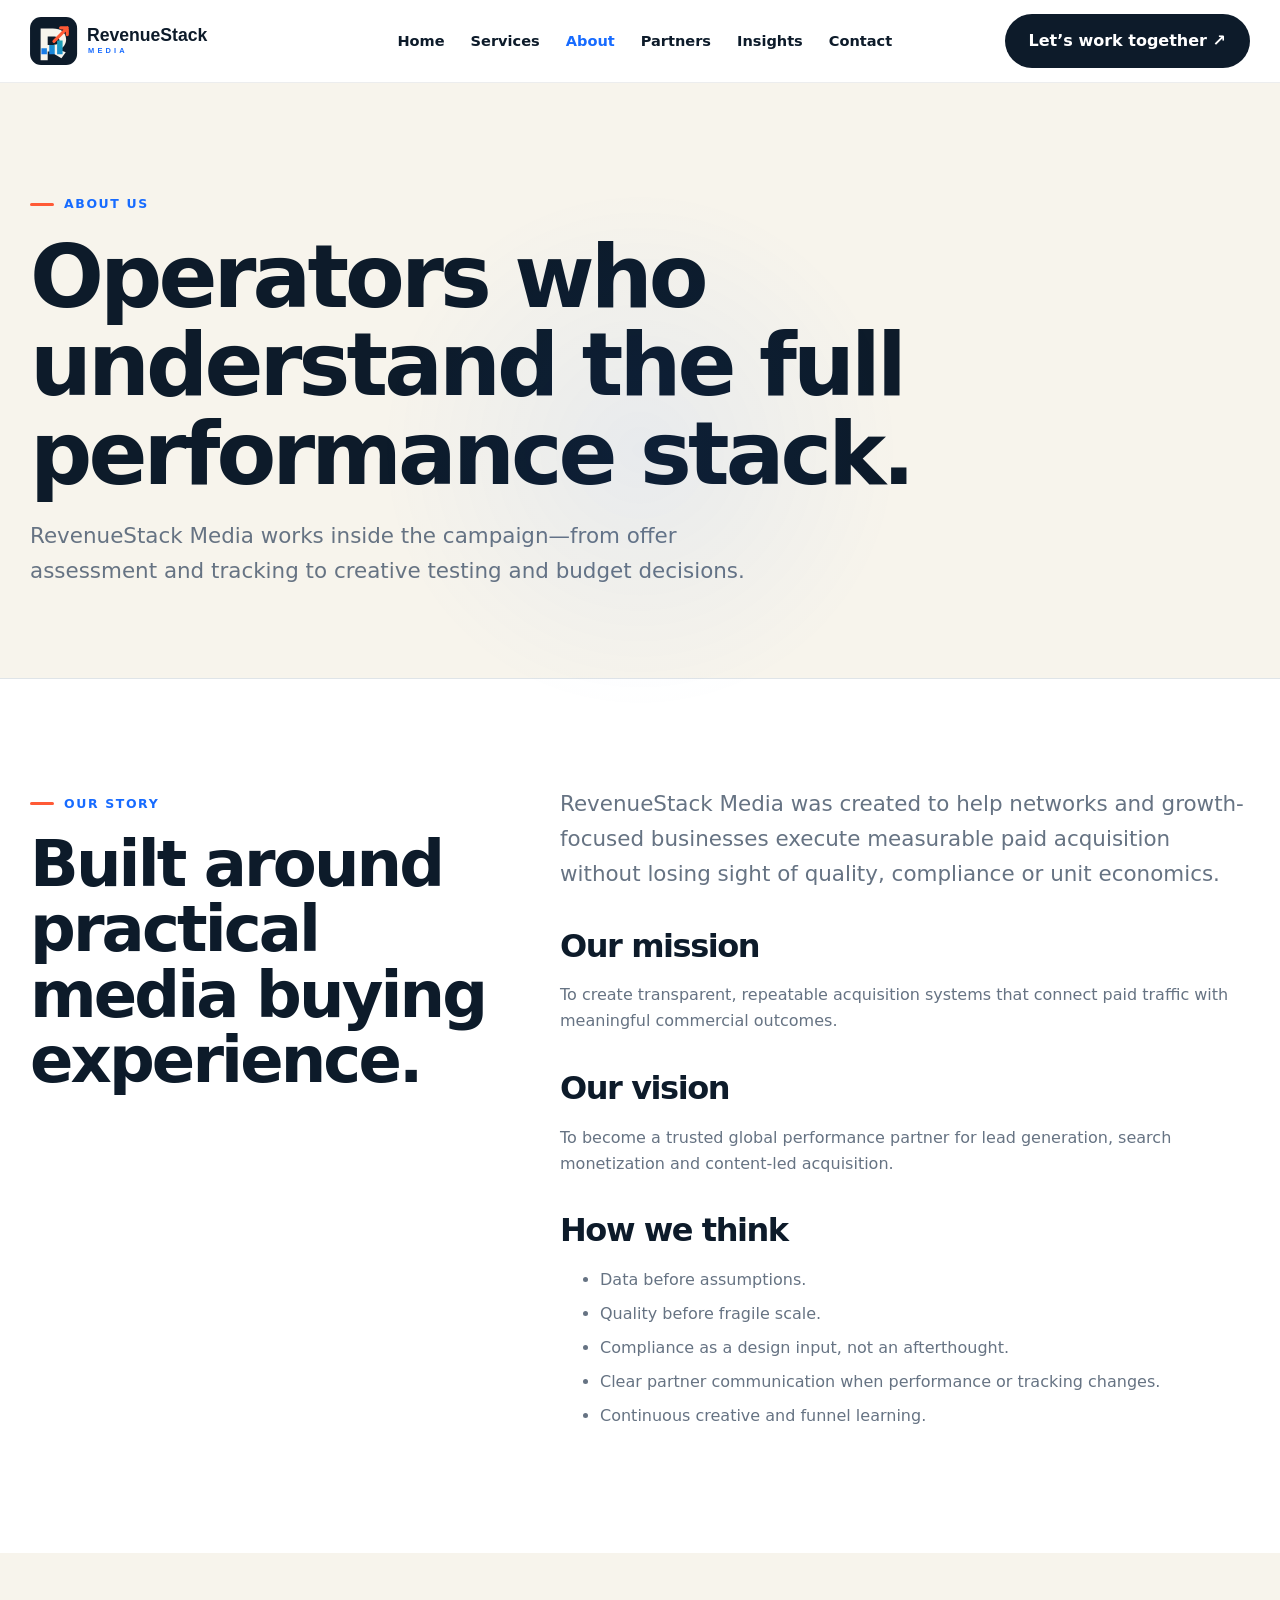
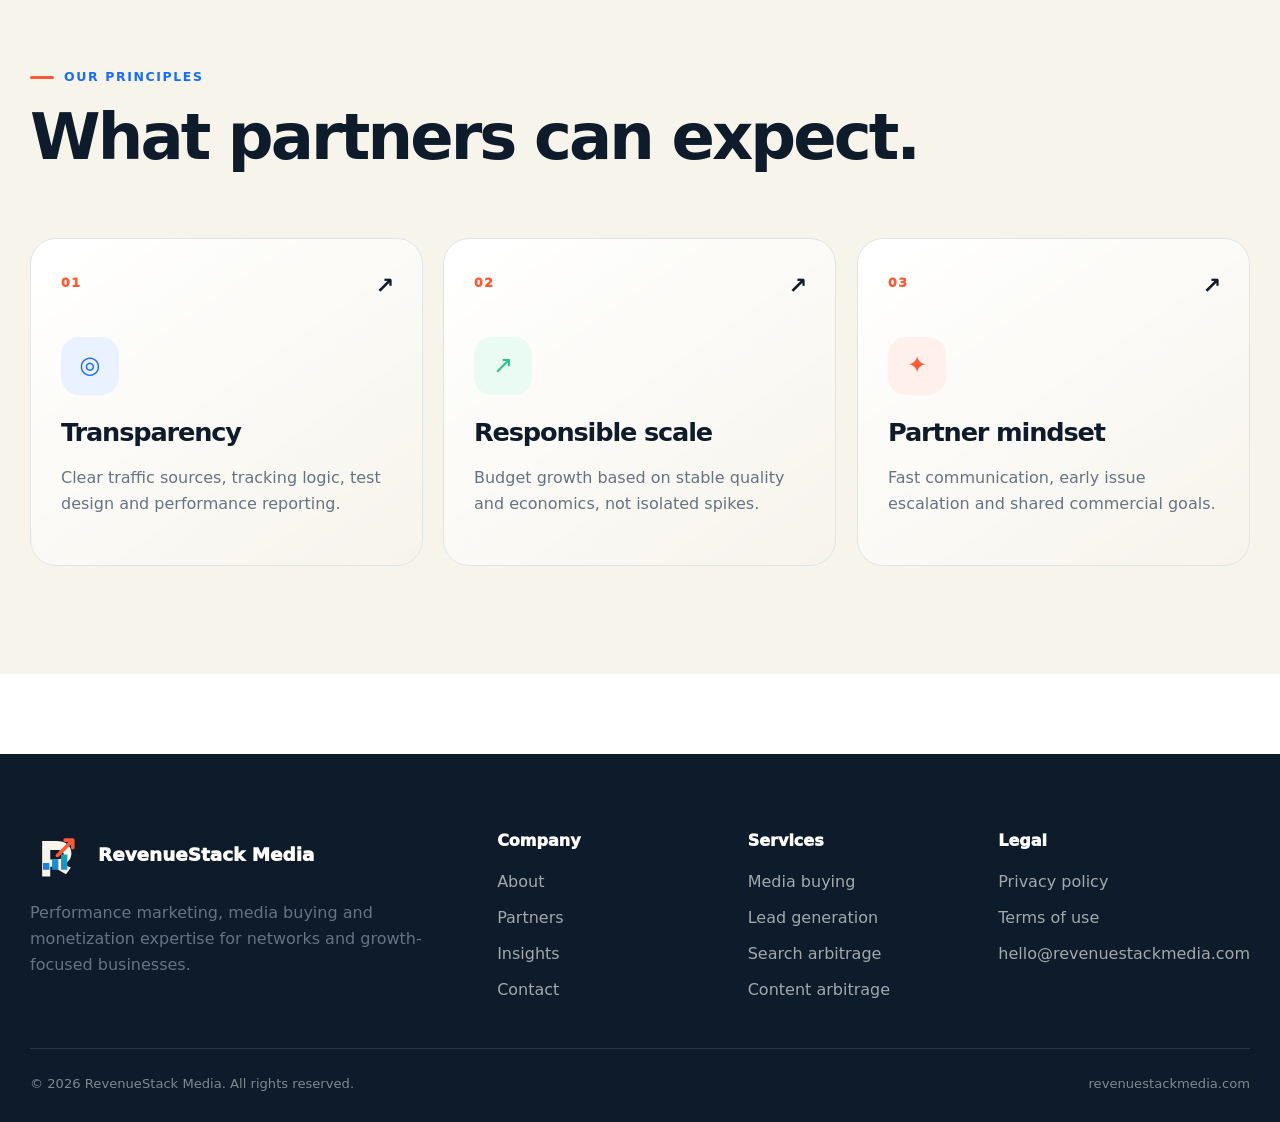
==== commit 6b10fb36: "Add files via upload Add premium parallax UI and micro-interactions" ====
--- a/about.html
+++ b/about.html
@@ -12,7 +12,7 @@
 <link rel="icon" href="assets/favicon.svg" type="image/svg+xml">
 <link rel="stylesheet" href="assets/css/styles.css">
 </head>
-<body>
+<body data-page="about">
 
 <header class="site-header">
   <div class="container nav">
--- a/assets/css/styles.css
+++ b/assets/css/styles.css
@@ -296,3 +296,157 @@
   .impact-panel{min-height:440px}
   .impact-orbit{width:330px;height:330px}
 }
+
+
+/* =============================================
+   PREMIUM PARALLAX & MICRO-INTERACTION LAYER
+   Vanilla CSS/JS, no scroll-jacking, mobile-safe
+   ============================================= */
+:root{
+  --scroll-progress:0%;
+  --pointer-x:50vw;
+  --pointer-y:50vh;
+}
+body{overflow-x:hidden}
+body::before{
+  content:"";position:fixed;inset:0;pointer-events:none;z-index:9998;
+  background:radial-gradient(420px circle at var(--pointer-x) var(--pointer-y),rgba(23,107,255,.065),transparent 62%);
+  opacity:0;transition:opacity .3s ease
+}
+@media (hover:hover) and (pointer:fine){body.has-pointer::before{opacity:1}}
+.scroll-progress{
+  position:fixed;z-index:10000;left:0;top:0;width:var(--scroll-progress);height:3px;
+  background:linear-gradient(90deg,var(--orange),var(--blue),var(--green));
+  box-shadow:0 2px 12px rgba(23,107,255,.32);pointer-events:none
+}
+.site-header{transition:box-shadow .3s ease,background .3s ease,transform .3s ease}
+.site-header.is-scrolled{background:rgba(255,255,255,.96);box-shadow:0 10px 36px rgba(13,27,42,.08)}
+.site-header.is-scrolled .nav{height:70px}
+.nav{transition:height .3s ease}
+.brand img{transition:transform .35s cubic-bezier(.2,.8,.2,1)}
+.brand:hover img{transform:translateY(-2px) scale(1.015)}
+
+.hero{isolation:isolate;min-height:calc(100vh - 82px);display:flex;align-items:center}
+.hero::after{
+  content:"";position:absolute;inset:0;z-index:-1;pointer-events:none;opacity:.34;
+  background-image:linear-gradient(rgba(13,27,42,.045) 1px,transparent 1px),linear-gradient(90deg,rgba(13,27,42,.045) 1px,transparent 1px);
+  background-size:54px 54px;mask-image:linear-gradient(to bottom,black,transparent 90%)
+}
+.hero-copy{position:relative;z-index:3;will-change:transform}
+.hero-copy .kicker,.hero-copy h1,.hero-copy .lead,.hero-copy .actions{opacity:0;transform:translateY(28px);animation:heroReveal .85s cubic-bezier(.2,.75,.2,1) forwards}
+.hero-copy h1{animation-delay:.09s}.hero-copy .lead{animation-delay:.18s}.hero-copy .actions{animation-delay:.27s}
+@keyframes heroReveal{to{opacity:1;transform:translateY(0)}}
+.highlight::after{transform-origin:left center;animation:highlightSweep .9s .72s cubic-bezier(.2,.8,.2,1) both}
+@keyframes highlightSweep{from{transform:scaleX(0) rotate(-1deg)}to{transform:scaleX(1) rotate(-1deg)}}
+
+.hero-art{
+  --hero-rx:0deg;--hero-ry:0deg;--hero-lift:0px;
+  transform:perspective(1400px) translate3d(0,var(--hero-lift),0) rotateX(var(--hero-rx)) rotateY(var(--hero-ry));
+  transform-style:preserve-3d;will-change:transform;transition:box-shadow .35s ease;
+  box-shadow:0 34px 90px rgba(13,27,42,.2)
+}
+.hero-art:hover{box-shadow:0 46px 110px rgba(13,27,42,.26)}
+.hero-art::before{
+  content:"";position:absolute;inset:-30%;z-index:1;pointer-events:none;
+  background:linear-gradient(115deg,transparent 35%,rgba(255,255,255,.07) 48%,transparent 61%);
+  transform:translateX(-70%) rotate(8deg);animation:dashboardSheen 8s ease-in-out infinite
+}
+@keyframes dashboardSheen{0%,58%{transform:translateX(-70%) rotate(8deg)}82%,100%{transform:translateX(70%) rotate(8deg)}}
+.parallax-layer{--depth-x:0px;--depth-y:0px;transform:translate3d(var(--depth-x),var(--depth-y),0);will-change:transform}
+.metric-big{font-size:clamp(4.8rem,8.5vw,7rem);letter-spacing:-.075em;background:linear-gradient(100deg,#fff 35%,#9fc0ff 70%,#6ee0b2);-webkit-background-clip:text;background-clip:text;color:transparent}
+.metric-label{font-size:1.06rem;max-width:500px;color:rgba(255,255,255,.72)}
+.chart .bar{transform:scaleY(.06);transform-origin:bottom;opacity:.3;transition:transform .9s cubic-bezier(.22,.8,.2,1),opacity .5s ease}
+.hero-art.in-view .chart .bar{transform:scaleY(1);opacity:1}
+.hero-art.in-view .chart .bar:nth-child(1){transition-delay:.05s}.hero-art.in-view .chart .bar:nth-child(2){transition-delay:.1s}.hero-art.in-view .chart .bar:nth-child(3){transition-delay:.15s}.hero-art.in-view .chart .bar:nth-child(4){transition-delay:.2s}.hero-art.in-view .chart .bar:nth-child(5){transition-delay:.25s}.hero-art.in-view .chart .bar:nth-child(6){transition-delay:.3s}.hero-art.in-view .chart .bar:nth-child(7){transition-delay:.35s}.hero-art.in-view .chart .bar:nth-child(8){transition-delay:.4s}
+.fc-1{right:24px;top:112px}.fc-2{left:24px;bottom:154px}
+.floating-card{backdrop-filter:blur(14px);background:rgba(255,255,255,.96);border:1px solid rgba(255,255,255,.7)}
+
+/* Reveal system */
+.js .reveal{opacity:0;transform:translateY(42px);transition:opacity .8s cubic-bezier(.2,.75,.2,1),transform .8s cubic-bezier(.2,.75,.2,1);transition-delay:var(--reveal-delay,0ms)}
+.js .reveal.reveal-left{transform:translateX(-48px)}
+.js .reveal.reveal-right{transform:translateX(48px)}
+.js .reveal.in-view{opacity:1;transform:translate3d(0,0,0)}
+
+/* Partner runway */
+.partner-runway-section{padding:0 0 22px;background:white;overflow:hidden}
+.partner-runway-heading{display:flex;align-items:center;justify-content:space-between;gap:30px;padding-top:22px;padding-bottom:14px}
+.partner-runway-heading .trust-title{min-height:auto;padding:0;border:0}
+.partner-runway-heading p{font-size:.78rem;margin:0;max-width:500px;text-align:right}
+.partner-runway{overflow:hidden;border-block:1px solid var(--line);background:rgba(247,244,236,.45)}
+.partner-runway-track{display:flex;width:max-content;animation:partnerRunway 26s linear infinite;will-change:transform}
+.partner-runway:hover .partner-runway-track{animation-play-state:paused}
+.partner-group{display:flex;align-items:center}
+.partner-wordmark{
+  min-width:240px;height:104px;padding:0 34px;display:flex;align-items:center;justify-content:center;
+  border-right:1px solid var(--line);font-weight:950;font-size:1.42rem;letter-spacing:-.035em;color:#8b949e;
+  filter:grayscale(1);transition:color .3s ease,filter .3s ease,transform .3s ease,background .3s ease
+}
+.partner-wordmark:hover{filter:grayscale(0);transform:scale(1.035);background:white}
+.partner-wordmark.healthy:hover{color:#25a66f}.partner-wordmark.finance:hover{color:#315ed8}.partner-wordmark.medianet:hover{color:#e3362c}.partner-wordmark.visymo:hover{color:#5a38b5}
+@keyframes partnerRunway{to{transform:translateX(-50%)}}
+
+/* Depth and card polish */
+.impact-panel,.statement-box,.service-card,.case,.process-card,.insight-card,.cta,.contact-card,.form-card{will-change:transform}
+.impact-panel{box-shadow:0 30px 85px rgba(255,90,54,.12)}
+.orbit-label{transition:transform .35s ease,box-shadow .35s ease}
+.impact-panel:hover .orbit-label{box-shadow:0 14px 34px rgba(13,27,42,.13)}
+.impact-panel:hover .ol-1{transform:translate(-6px,-5px)}.impact-panel:hover .ol-2{transform:translate(7px,-4px)}.impact-panel:hover .ol-3{transform:translate(-5px,7px)}.impact-panel:hover .ol-4{transform:translate(7px,6px)}
+.service-card{background:linear-gradient(145deg,#fff,rgba(247,244,236,.48));transform-style:preserve-3d}
+.service-card::before{
+  content:"";position:absolute;inset:0;border-radius:inherit;opacity:0;pointer-events:none;
+  background:radial-gradient(240px circle at var(--card-x,50%) var(--card-y,50%),rgba(23,107,255,.12),transparent 68%);transition:opacity .25s ease
+}
+.service-card:hover::before{opacity:1}
+.service-card > *{position:relative;z-index:1}
+.case{transition:transform .45s cubic-bezier(.2,.75,.2,1),box-shadow .45s ease}
+.case:hover{transform:translateY(-8px) scale(1.008);box-shadow:0 30px 70px rgba(13,27,42,.19)}
+.insight-card{transition:transform .4s ease,box-shadow .4s ease}
+.insight-card:hover{transform:translateY(-8px);box-shadow:0 28px 65px rgba(13,27,42,.12)}
+.insight-visual::after{content:"↗";position:absolute;right:22px;bottom:18px;width:42px;height:42px;border-radius:50%;background:white;display:grid;place-items:center;font-weight:950;box-shadow:0 10px 24px rgba(13,27,42,.12);transition:transform .3s ease}
+.insight-card:hover .insight-visual::after{transform:rotate(45deg)}
+
+/* Process scroll progress */
+.process-shell{position:relative}
+.process-line{position:absolute;left:0;right:0;top:2px;height:4px;background:rgba(13,27,42,.1);overflow:hidden;border-radius:99px}
+.process-line span{display:block;width:var(--process-progress,0%);height:100%;background:linear-gradient(90deg,var(--orange),var(--blue),var(--green));transition:width .12s linear}
+.process-grid{position:relative;padding-top:24px}
+.process-card{transition:transform .45s ease,background .45s ease,box-shadow .45s ease}
+.process-card.in-view{background:#fff;box-shadow:0 20px 55px rgba(13,27,42,.07)}
+
+/* Magnetic-looking buttons without positional hijacking */
+.btn{position:relative;overflow:hidden;isolation:isolate}
+.btn::after{content:"";position:absolute;inset:0;z-index:-1;background:rgba(255,255,255,.15);transform:translateX(-105%) skewX(-16deg);transition:transform .5s cubic-bezier(.2,.8,.2,1)}
+.btn:hover::after{transform:translateX(105%) skewX(-16deg)}
+
+/* Services page sticky storytelling */
+body[data-page="services"] .section .split>div:first-child{position:sticky;top:110px;align-self:start}
+body[data-page="services"] .section:nth-of-type(even) .split>div:first-child{position:relative;top:auto}
+
+/* CTA animated ambient light */
+.cta::before{content:"";position:absolute;width:260px;height:260px;border-radius:50%;background:rgba(35,196,131,.22);left:-90px;top:-140px;filter:blur(3px);animation:ctaFloat 7s ease-in-out infinite alternate}
+@keyframes ctaFloat{to{transform:translate(70px,50px) scale(1.18)}}
+
+@media(max-width:980px){
+  .hero{min-height:auto}
+  body[data-page="services"] .section .split>div:first-child{position:static}
+  .partner-runway-heading{align-items:flex-start;flex-direction:column}.partner-runway-heading p{text-align:left}
+  .fc-2{bottom:122px}
+}
+@media(max-width:640px){
+  body::before{display:none}
+  .scroll-progress{height:2px}
+  .hero-art{transform:none!important}
+  .parallax-layer,.hero-copy,[data-parallax]{transform:none!important}
+  .metric-big{font-size:4.25rem}
+  .metric-label{font-size:.92rem;max-width:310px}
+  .fc-1{right:14px;top:92px}.fc-2{left:14px;bottom:116px;max-width:calc(100% - 28px)}
+  .floating-card{padding:13px 15px}.floating-card strong{font-size:1.08rem}.floating-card span{font-size:.7rem}
+  .partner-wordmark{min-width:190px;height:88px;font-size:1.16rem}
+  .partner-runway-track{animation-duration:22s}
+}
+@media(prefers-reduced-motion:reduce){
+  html{scroll-behavior:auto}
+  *,*::before,*::after{animation-duration:.001ms!important;animation-iteration-count:1!important;transition-duration:.001ms!important}
+  .partner-runway-track{animation:none}.parallax-layer,[data-parallax],.hero-art{transform:none!important}
+  .js .reveal{opacity:1!important;transform:none!important}
+}
